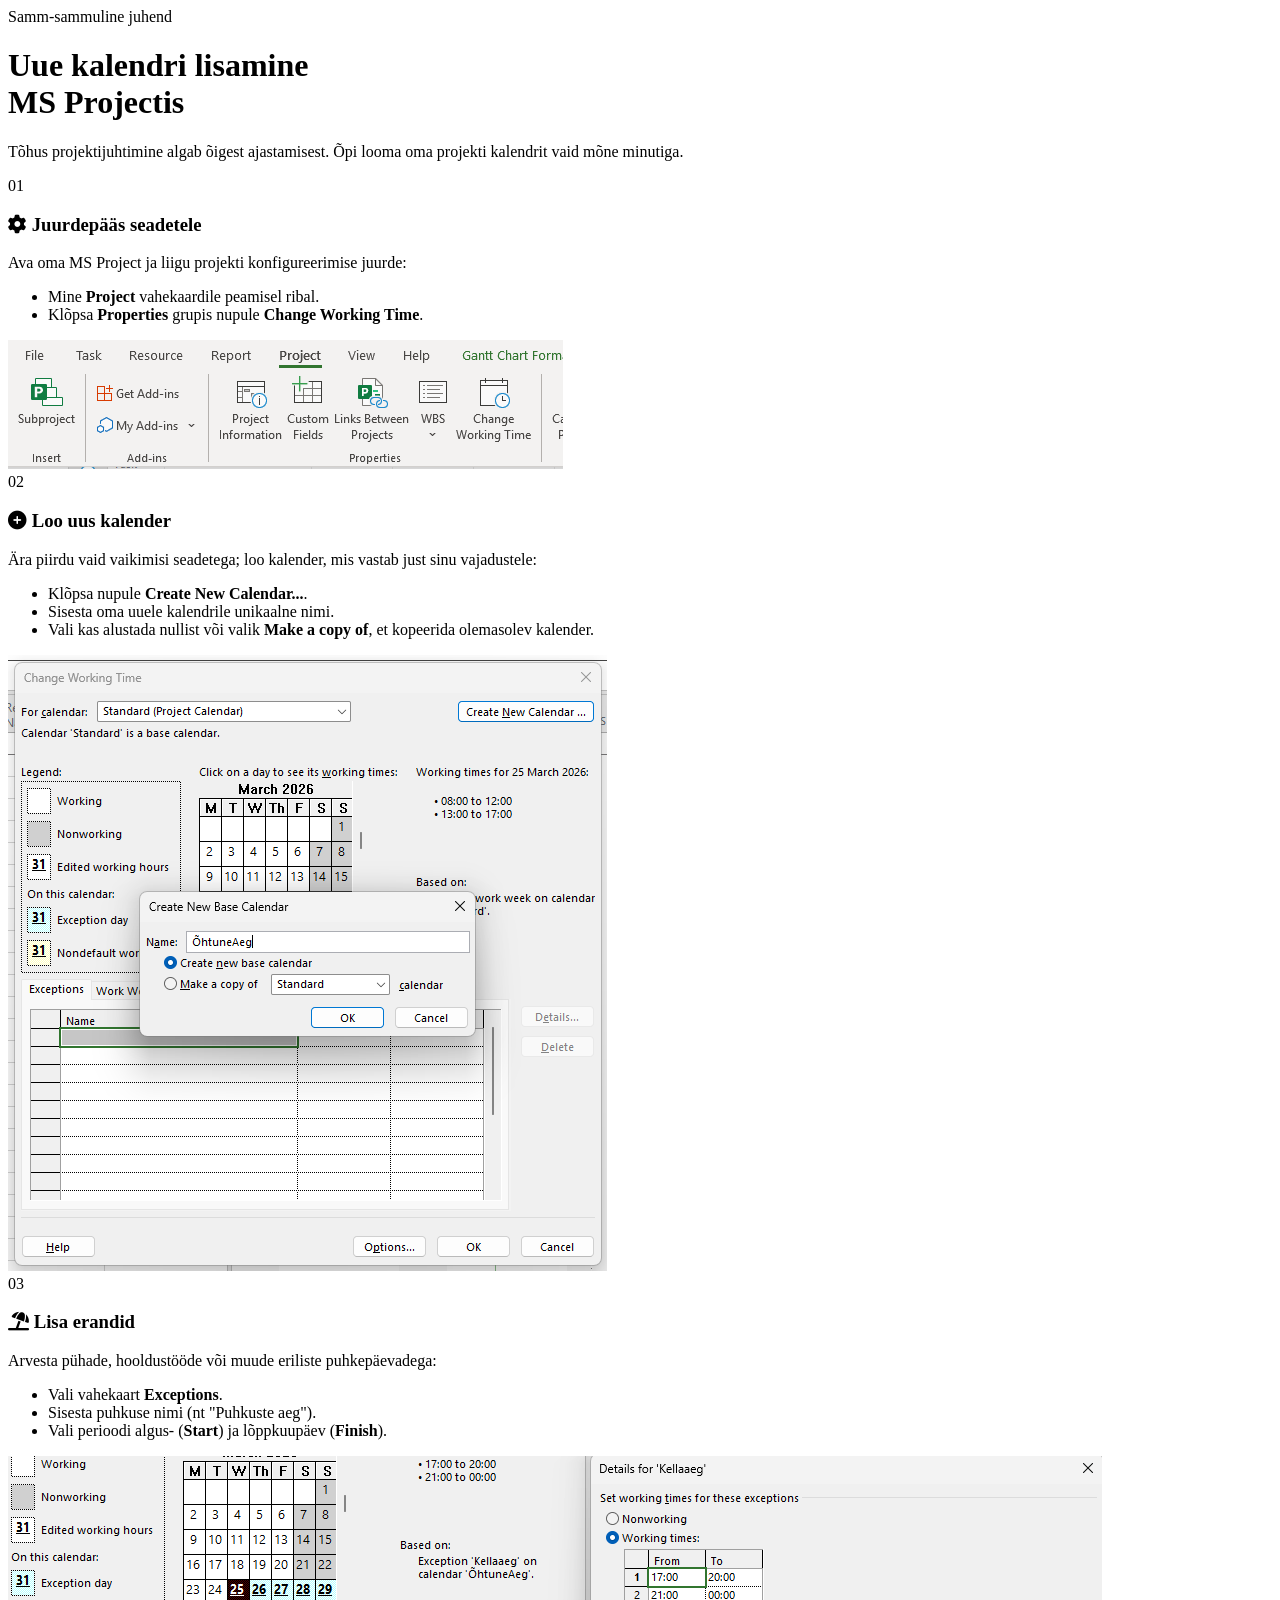
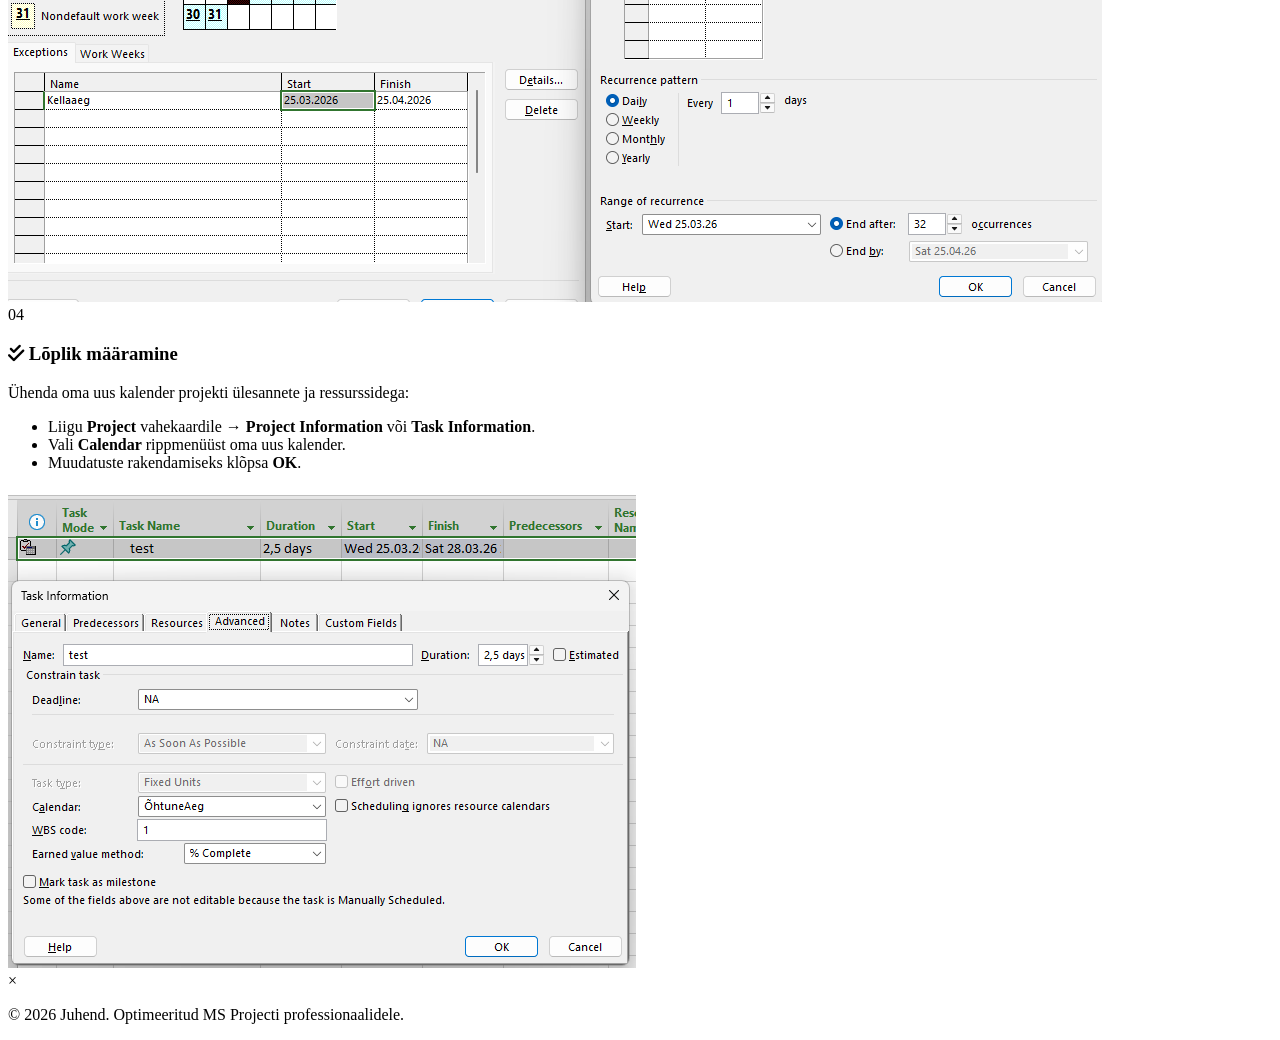
==== index.html @ a398e789 "Add index.html and images" ====
<!DOCTYPE html>
<html lang="et">

<head>
    <meta charset="UTF-8">
    <meta name="viewport" content="width=device-width, initial-scale=1.0">
    <title>Kiirjuhend: Kuidas lisada uus kalender Microsoft Projectis</title>
    <meta name="description"
        content="Põhjalik juhend Microsoft Projectis uue kalendri loomiseks, kohandamiseks ja määramiseks. Järgi neid lihtsaid samme paremaks projektijuhtimiseks.">
    <link rel="stylesheet" href="style.css">
    <!-- Font Awesome for icons -->
    <link rel="stylesheet" href="https://cdnjs.cloudflare.com/ajax/libs/font-awesome/6.4.0/css/all.min.css">
    <!-- Favicon (placeholder/standard) -->
    <link rel="icon" type="image/svg+xml"
        href="data:image/svg+xml,<svg xmlns='http://www.w3.org/2000/svg' viewBox='0 0 100 100'><text y='.9em' font-size='90'>📅</text></svg>">
</head>

<body>

    <header class="container reveal">
        <span class="hero-subtitle">Samm-sammuline juhend</span>
        <h1 id="main-title">Uue kalendri lisamine <br>MS Projectis</h1>
        <p class="hero-desc">Tõhus projektijuhtimine algab õigest ajastamisest. Õpi looma oma projekti kalendrit vaid mõne
            minutiga.</p>
    </header>

    <main class="container">
        <div class="steps-grid">
            <!-- Step 1 -->
            <article class="step-card reveal delay-1" id="step-1">
                <span class="step-number">01</span>
                <h3><i class="fa-solid fa-gear"></i> Juurdepääs seadetele</h3>
                <div class="step-content">
                    <p>Ava oma MS Project ja liigu projekti konfigureerimise juurde:</p>
                    <ul>
                        <li>Mine <b>Project</b> vahekaardile peamisel ribal.</li>
                        <li>Klõpsa <b>Properties</b> grupis nupule <b>Change Working Time</b>.</li>
                    </ul>
                    <div class="step-image">
                        <img src="1.png" alt="MS Projecti lint, mis näitab nuppu Change Working Time">
                    </div>
                </div>
            </article>

            <!-- Step 2 -->
            <article class="step-card reveal delay-2" id="step-2">
                <span class="step-number">02</span>
                <h3><i class="fa-solid fa-plus-circle"></i> Loo uus kalender</h3>
                <div class="step-content">
                    <p>Ära piirdu vaid vaikimisi seadetega; loo kalender, mis vastab just sinu vajadustele:</p>
                    <ul>
                        <li>Klõpsa nupule <b>Create New Calendar...</b>.</li>
                        <li>Sisesta oma uuele kalendrile unikaalne nimi.</li>
                        <li>Vali kas alustada nullist või valik <b>Make a copy of</b>, et kopeerida olemasolev kalender.
                        </li>
                    </ul>
                    <div class="step-image">
                        <img src="2.png" alt="Create New Base Calendar dialoog">
                    </div>
                </div>
            </article>

            <!-- Step 3 -->
            <article class="step-card reveal delay-3" id="step-3">
                <span class="step-number">03</span>
                <h3><i class="fa-solid fa-umbrella-beach"></i> Lisa erandid</h3>
                <div class="step-content">
                    <p>Arvesta pühade, hooldustööde või muude eriliste puhkepäevadega:</p>
                    <ul>
                        <li>Vali vahekaart <b>Exceptions</b>.</li>
                        <li>Sisesta puhkuse nimi (nt "Puhkuste aeg").</li>
                        <li>Vali perioodi algus- (<b>Start</b>) ja lõppkuupäev (<b>Finish</b>).</li>
                    </ul>
                    <div class="step-image">
                        <img src="3.png" alt="Exceptions ja tööaja üksikasjad">
                    </div>
                </div>
            </article>

            <!-- Step 4 -->
            <article class="step-card reveal delay-4" id="step-4">
                <span class="step-number">04</span>
                <h3><i class="fa-solid fa-check-double"></i> Lõplik määramine</h3>
                <div class="step-content">
                    <p>Ühenda oma uus kalender projekti ülesannete ja ressurssidega:</p>
                    <ul>
                        <li>Liigu <b>Project</b> vahekaardile → <b>Project Information</b> või <b>Task Information</b>.
                        </li>
                        <li>Vali <b>Calendar</b> rippmenüüst oma uus kalender.</li>
                        <li>Muudatuste rakendamiseks klõpsa <b>OK</b>.</li>
                    </ul>
                    <div class="step-image">
                        <img src="4.png" alt="Kalendri määramine Task Information dialoogis">
                    </div>
                </div>
            </article>
        </div>
    </main>

    <!-- Image Modal -->
    <div id="image-modal" class="modal">
        <span class="close">&times;</span>
        <img class="modal-content" id="img-fullscreen">
    </div>

    <footer>
        <div class="container">
            <p>&copy; 2026 Juhend. Optimeeritud MS Projecti professionaalidele.</p>
        </div>
    </footer>

    <script>
        const observer = new IntersectionObserver((entries) => {
            entries.forEach(entry => {
                if (entry.isIntersecting) {
                    entry.target.classList.add('visible');
                }
            });
        }, { threshold: 0.1 });

        document.querySelectorAll('.reveal').forEach(el => observer.observe(el));

        // Lightbox Logic
        const modal = document.getElementById('image-modal');
        const modalImg = document.getElementById('img-fullscreen');
        const closeBtn = document.querySelector('.close');

        document.querySelectorAll('.step-image img').forEach(img => {
            img.addEventListener('click', function () {
                modal.style.display = "block";
                modalImg.src = this.src;
                document.body.style.overflow = "hidden"; // Prevent scrolling
            });
        });

        const closeModal = () => {
            modal.style.display = "none";
            document.body.style.overflow = "auto";
        };

        closeBtn.onclick = closeModal;
        modal.onclick = (e) => { if (e.target === modal) closeModal(); };
    </script>
</body>

</html>
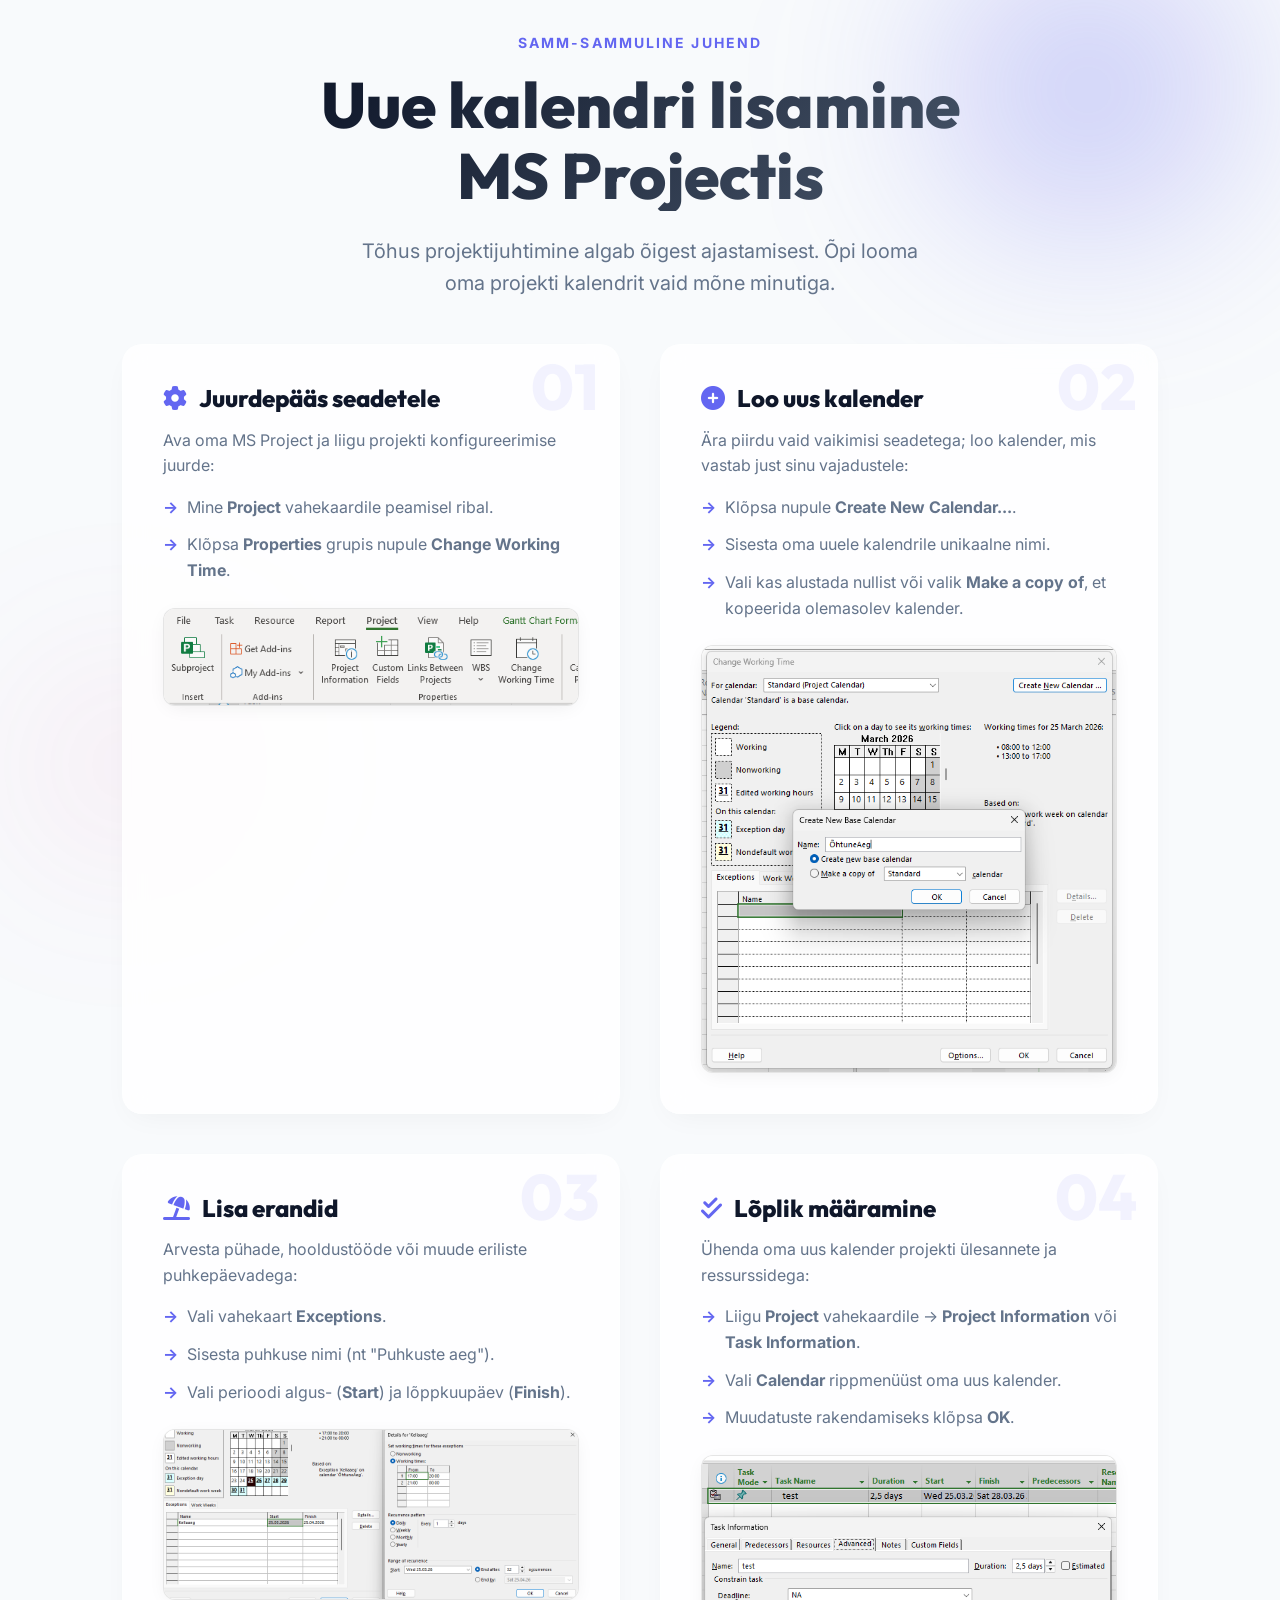
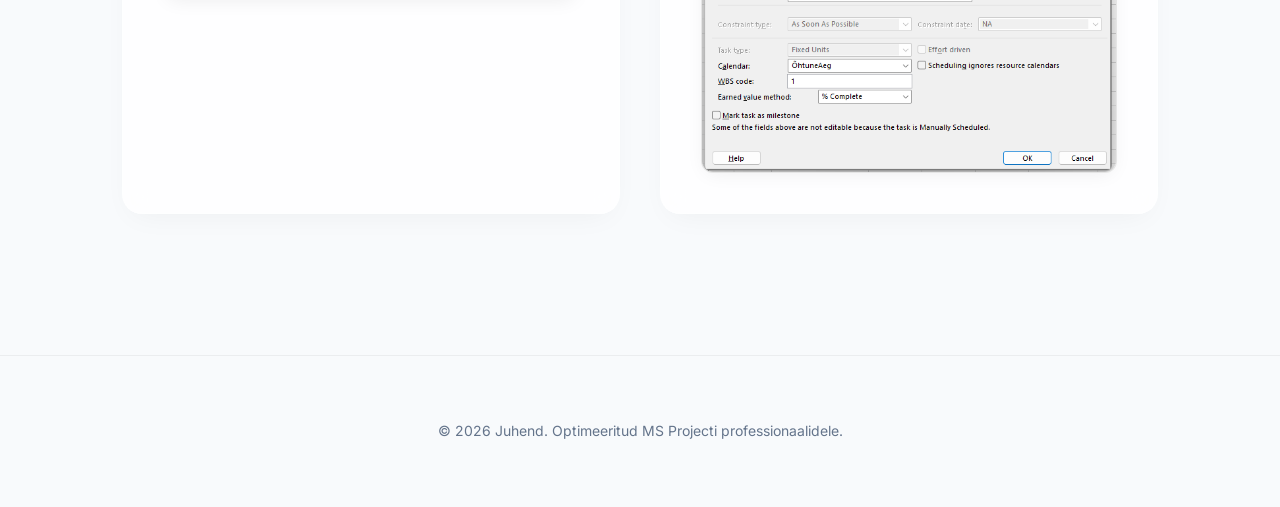
==== commit fc2afa67: "Move images into separate folder" ====
--- a/index.html
+++ b/index.html
@@ -37,7 +37,7 @@
                         <li>Klõpsa <b>Properties</b> grupis nupule <b>Change Working Time</b>.</li>
                     </ul>
                     <div class="step-image">
-                        <img src="1.png" alt="MS Projecti lint, mis näitab nuppu Change Working Time">
+                        <img src="images/1.png" alt="MS Projecti lint, mis näitab nuppu Change Working Time">
                     </div>
                 </div>
             </article>
@@ -55,7 +55,7 @@
                         </li>
                     </ul>
                     <div class="step-image">
-                        <img src="2.png" alt="Create New Base Calendar dialoog">
+                        <img src="images/2.png" alt="Create New Base Calendar dialoog">
                     </div>
                 </div>
             </article>
@@ -72,7 +72,7 @@
                         <li>Vali perioodi algus- (<b>Start</b>) ja lõppkuupäev (<b>Finish</b>).</li>
                     </ul>
                     <div class="step-image">
-                        <img src="3.png" alt="Exceptions ja tööaja üksikasjad">
+                        <img src="images/3.png" alt="Exceptions ja tööaja üksikasjad">
                     </div>
                 </div>
             </article>
@@ -90,7 +90,7 @@
                         <li>Muudatuste rakendamiseks klõpsa <b>OK</b>.</li>
                     </ul>
                     <div class="step-image">
-                        <img src="4.png" alt="Kalendri määramine Task Information dialoogis">
+                        <img src="images/4.png" alt="Kalendri määramine Task Information dialoogis">
                     </div>
                 </div>
             </article>
--- a/style.css
+++ b/style.css
@@ -0,0 +1,319 @@
+@import url('https://fonts.googleapis.com/css2?family=Inter:wght@300;400;500;600;700&family=Outfit:wght@400;600;800&display=swap');
+
+:root {
+  --primary: #6366f1;
+  --primary-glow: rgba(99, 102, 241, 0.4);
+  --secondary: #ec4899;
+  --bg: #f8fafc;
+  --text: #0f172a;
+  --text-muted: #64748b;
+  --card-bg: rgba(255, 255, 255, 0.8);
+  --card-border: rgba(255, 255, 255, 0.3);
+  --shadow: 0 10px 30px -10px rgba(0, 0, 0, 0.05);
+  --radius: 20px;
+}
+
+* {
+  margin: 0;
+  padding: 0;
+  box-sizing: border-box;
+}
+
+body {
+  display: flex;
+  flex-direction: column;
+  min-height: 100vh;
+  gap: 5vh;
+  font-family: 'Inter', sans-serif;
+  background-color: var(--bg);
+  color: var(--text);
+  line-height: 1.6;
+  overflow-x: hidden;
+}
+
+h1,
+h2,
+h3 {
+  font-family: 'Outfit', sans-serif;
+  font-weight: 800;
+  line-height: 1.1;
+}
+
+.container {
+  max-width: 1100px;
+  margin: 0 auto;
+  padding: 0 2rem;
+}
+
+/* Background Gradients */
+body::before {
+  content: '';
+  position: absolute;
+  top: -10%;
+  right: -5%;
+  width: 40%;
+  height: 40%;
+  background: radial-gradient(circle, var(--primary-glow) 0%, transparent 70%);
+  z-index: -1;
+  filter: blur(80px);
+}
+
+body::after {
+  content: '';
+  position: absolute;
+  bottom: 0;
+  left: -5%;
+  width: 30%;
+  height: 30%;
+  background: radial-gradient(circle, rgba(236, 72, 153, 0.1) 0%, transparent 70%);
+  z-index: -1;
+  filter: blur(80px);
+}
+
+/* Header & Hero */
+header {
+  padding: 4rem 0 6rem;
+  text-align: center;
+}
+
+.hero-subtitle {
+  color: var(--primary);
+  text-transform: uppercase;
+  letter-spacing: 0.15em;
+  font-weight: 700;
+  font-size: 0.875rem;
+  margin-bottom: 1rem;
+  margin-top: 2rem;
+  display: block;
+}
+
+h1 {
+  font-size: clamp(2.5rem, 5vw, 4rem);
+  margin-bottom: 1.5rem;
+  background: linear-gradient(135deg, var(--text) 0%, #475569 100%);
+  -webkit-background-clip: text;
+  background-clip: text;
+  -webkit-text-fill-color: transparent;
+}
+
+.hero-desc {
+  font-size: 1.25rem;
+  color: var(--text-muted);
+  max-width: 600px;
+  margin: 0 auto;
+}
+
+/* Steps Grid */
+.steps-grid {
+  display: grid;
+  gap: 2.5rem;
+  grid-template-columns: repeat(auto-fit, minmax(320px, 1fr));
+  padding-bottom: 6rem;
+}
+
+.step-card {
+  background: var(--card-bg);
+  backdrop-filter: blur(12px);
+  -webkit-backdrop-filter: blur(12px);
+  border: 1px solid var(--card-border);
+  border-radius: var(--radius);
+  padding: 2.5rem;
+  box-shadow: var(--shadow);
+  transition: all 0.4s cubic-bezier(0.23, 1, 0.32, 1);
+  position: relative;
+  overflow: hidden;
+  display: flex;
+  flex-direction: column;
+}
+
+.step-card:hover {
+  transform: translateY(-8px);
+  box-shadow: 0 20px 40px -15px rgba(0, 0, 0, 0.1);
+  border-color: var(--primary-glow);
+}
+
+.step-number {
+  font-family: 'Outfit', sans-serif;
+  font-size: 4rem;
+  font-weight: 800;
+  color: rgba(99, 102, 241, 0.08);
+  position: absolute;
+  top: 10px;
+  right: 20px;
+  line-height: 1;
+}
+
+.step-card h3 {
+  font-size: 1.5rem;
+  margin-bottom: 1rem;
+  color: var(--text);
+  display: flex;
+  align-items: center;
+  gap: 0.75rem;
+}
+
+.step-card h3 i {
+  color: var(--primary);
+}
+
+.step-content {
+  color: var(--text-muted);
+  font-size: 1rem;
+  flex-grow: 1;
+}
+
+.step-image {
+  margin-top: 1.5rem;
+  border-radius: 12px;
+  overflow: hidden;
+  border: 1px solid rgba(0, 0, 0, 0.1);
+  box-shadow: 0 4px 20px -5px rgba(0, 0, 0, 0.08);
+  transition: transform 0.4s ease;
+  background: white;
+}
+
+.step-image:hover {
+  transform: scale(1.02);
+  box-shadow: 0 10px 30px -10px rgba(0, 0, 0, 0.15);
+}
+
+.step-image img {
+  width: 100%;
+  height: auto;
+  display: block;
+  cursor: zoom-in;
+}
+
+.step-content ul {
+  list-style: none;
+  margin-top: 1rem;
+}
+
+.step-content li {
+  position: relative;
+  padding-left: 1.5rem;
+  margin-bottom: 0.75rem;
+}
+
+.step-content li::before {
+  content: '→';
+  position: absolute;
+  left: 0;
+  color: var(--primary);
+  font-weight: 700;
+}
+
+/* Footer */
+footer {
+  text-align: center;
+  padding: 4rem 0;
+  border-top: 1px solid rgba(0, 0, 0, 0.05);
+  color: var(--text-muted);
+  font-size: 0.875rem;
+}
+
+/* Animations */
+.reveal {
+  opacity: 0;
+  transform: translateY(30px);
+  transition: all 0.8s ease-out;
+}
+
+.reveal.visible {
+  opacity: 1;
+  transform: translateY(0);
+}
+
+.delay-1 {
+  animation-delay: 0.1s;
+}
+
+.delay-2 {
+  animation-delay: 0.2s;
+}
+
+.delay-3 {
+  animation-delay: 0.3s;
+}
+
+.delay-4 {
+  animation-delay: 0.4s;
+}
+
+.delay-5 {
+  animation-delay: 0.5s;
+}
+
+/* Mobile Optimization */
+@media (max-width: 768px) {
+  header {
+    padding: 3rem 0;
+  }
+
+  .steps-grid {
+    grid-template-columns: 1fr;
+  }
+
+  .step-card {
+    padding: 1.5rem;
+  }
+}
+
+/* Lightbox Modal */
+.modal {
+  display: none;
+  position: fixed;
+  z-index: 1000;
+  padding-top: 50px;
+  left: 0;
+  top: 0;
+  width: 100%;
+  height: 100%;
+  overflow: auto;
+  background-color: rgba(2, 6, 23, 0.95);
+  backdrop-filter: blur(8px);
+  -webkit-backdrop-filter: blur(8px);
+  cursor: pointer;
+}
+
+.modal-content {
+  margin: auto;
+  display: block;
+  max-width: 90%;
+  max-height: 85vh;
+  border-radius: 12px;
+  box-shadow: 0 20px 50px rgba(0, 0, 0, 0.5);
+  transform: scale(0.9);
+  animation: modalZoom 0.3s cubic-bezier(0.23, 1, 0.32, 1) forwards;
+}
+
+@keyframes modalZoom {
+  to {
+    transform: scale(1);
+  }
+}
+
+.close {
+  position: absolute;
+  top: 25px;
+  right: 35px;
+  color: white;
+  font-size: 40px;
+  font-weight: 800;
+  cursor: pointer;
+  transition: 0.3s;
+  z-index: 1001;
+  line-height: 1;
+}
+
+.close:hover {
+  color: var(--primary);
+  transform: rotate(90deg);
+}
+
+@media (max-width: 768px) {
+  .modal-content {
+    max-width: 95%;
+    margin-top: 20%;
+  }
+}
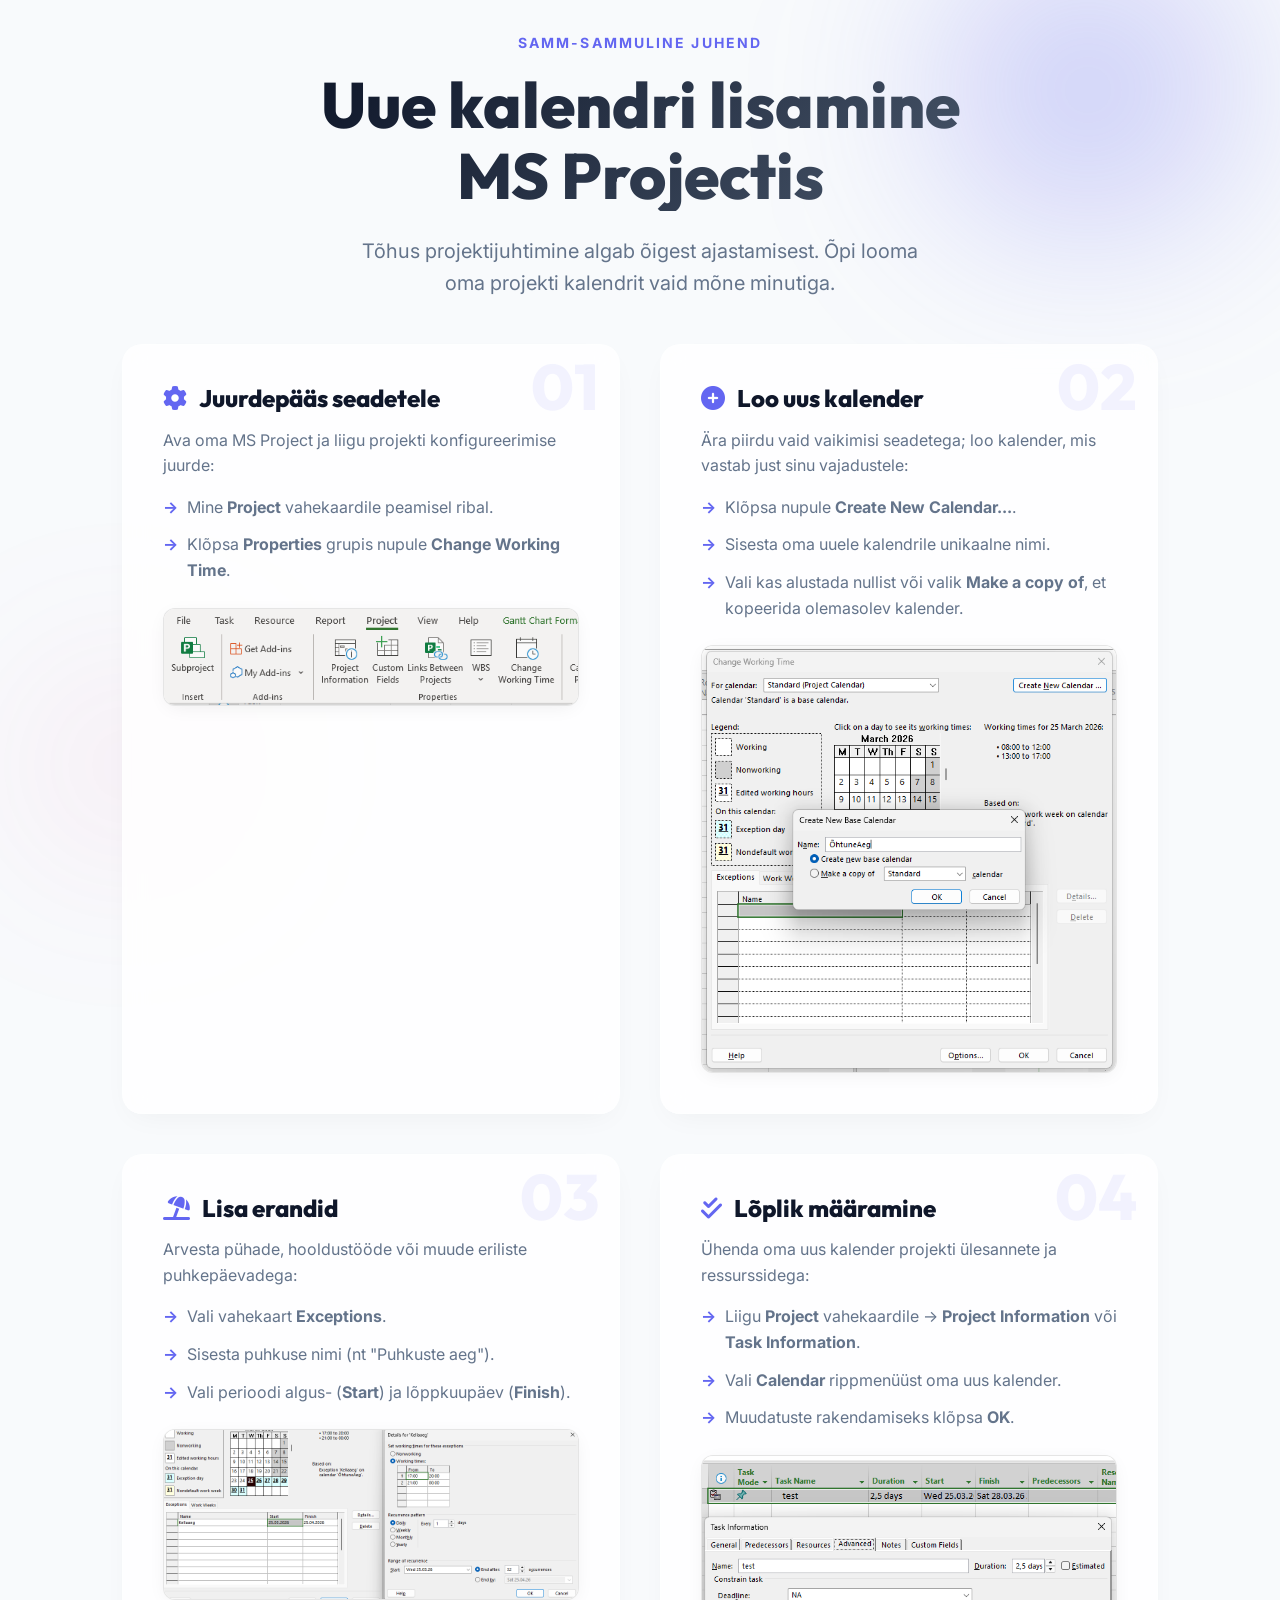
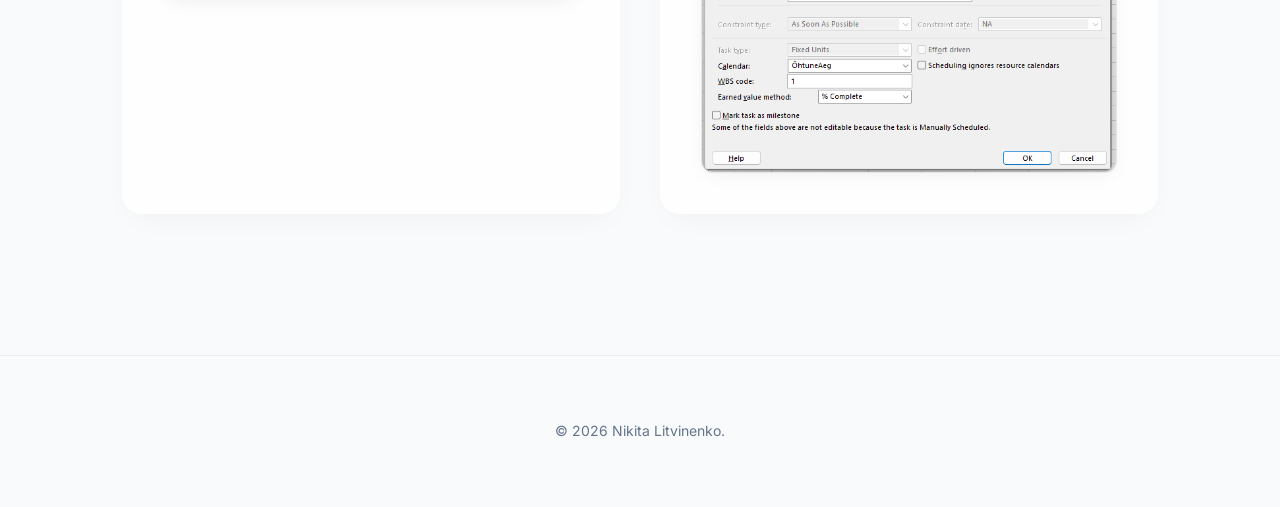
==== commit 2e5281cf: "Update footer" ====
--- a/index.html
+++ b/index.html
@@ -20,7 +20,8 @@
     <header class="container reveal">
         <span class="hero-subtitle">Samm-sammuline juhend</span>
         <h1 id="main-title">Uue kalendri lisamine <br>MS Projectis</h1>
-        <p class="hero-desc">Tõhus projektijuhtimine algab õigest ajastamisest. Õpi looma oma projekti kalendrit vaid mõne
+        <p class="hero-desc">Tõhus projektijuhtimine algab õigest ajastamisest. Õpi looma oma projekti kalendrit vaid
+            mõne
             minutiga.</p>
     </header>
 
@@ -105,7 +106,7 @@
 
     <footer>
         <div class="container">
-            <p>&copy; 2026 Juhend. Optimeeritud MS Projecti professionaalidele.</p>
+            <p>© 2026 Nikita Litvinenko.</p>
         </div>
     </footer>
 
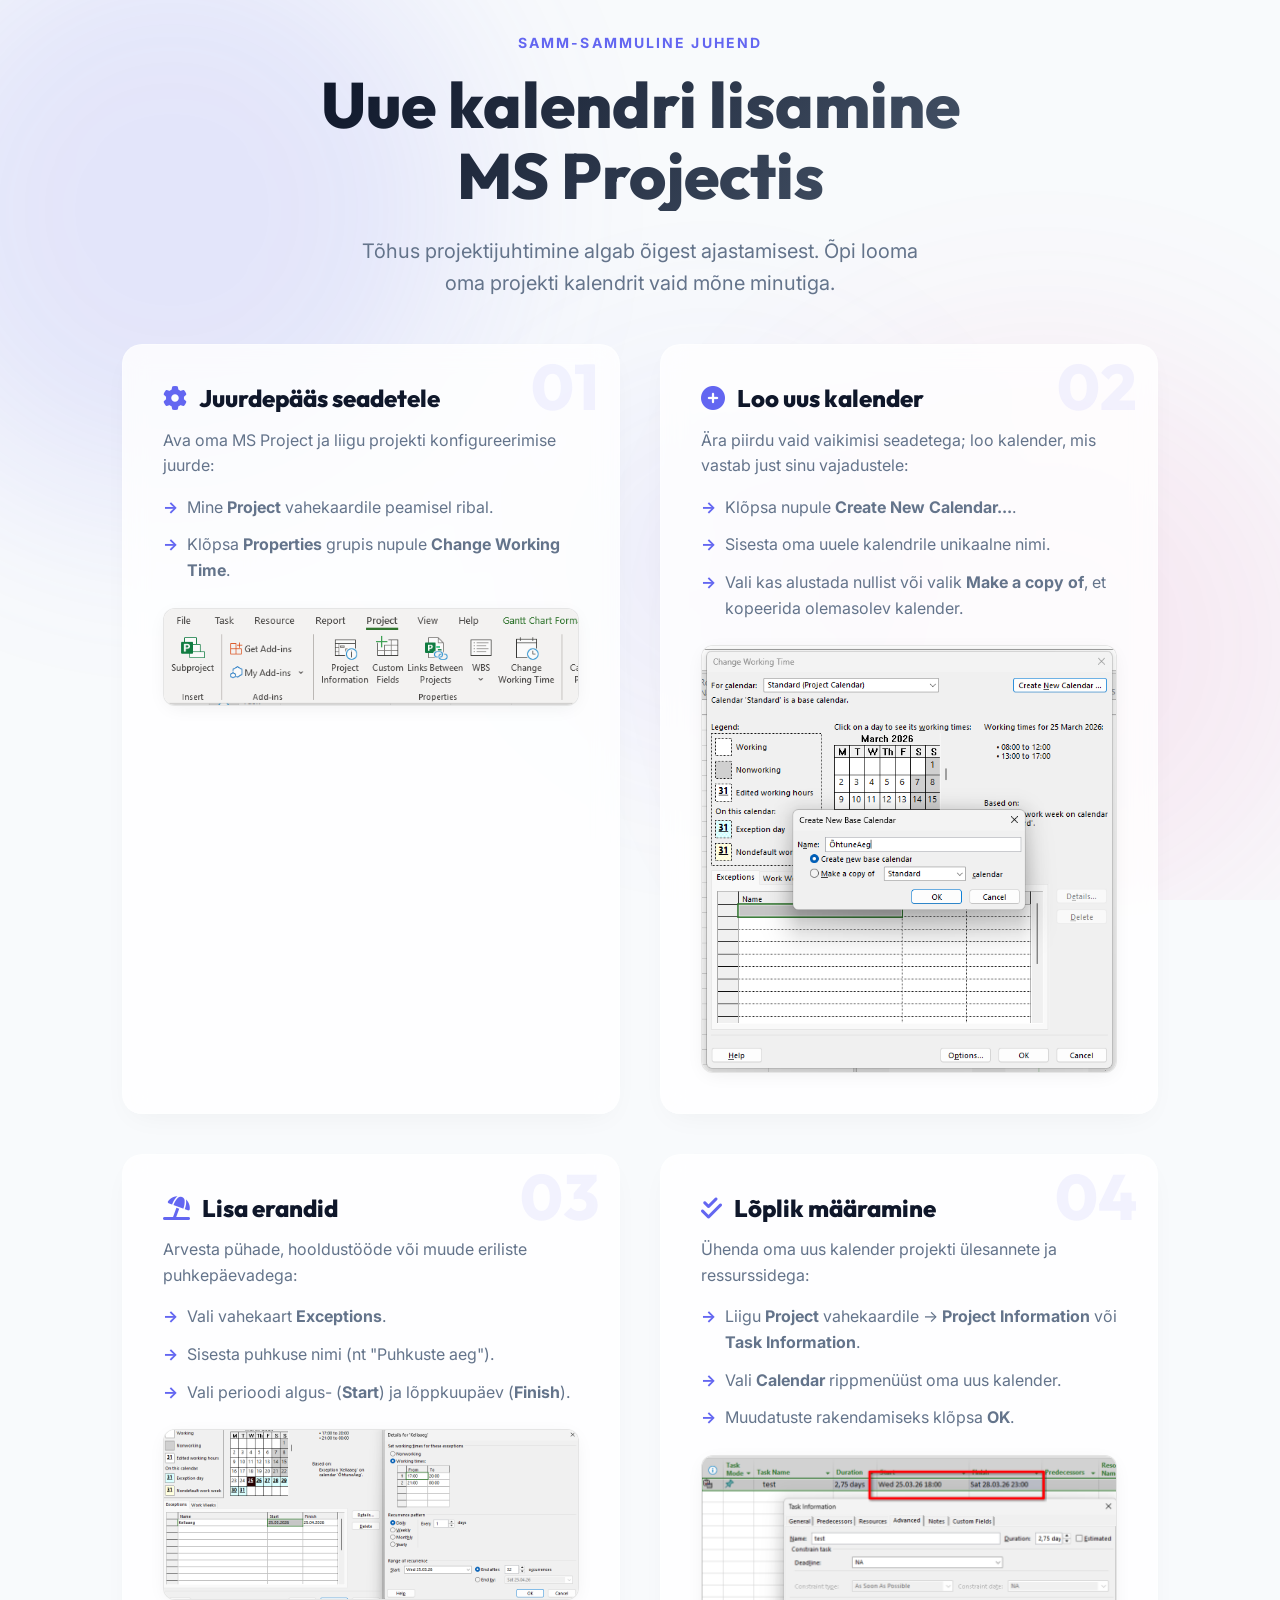
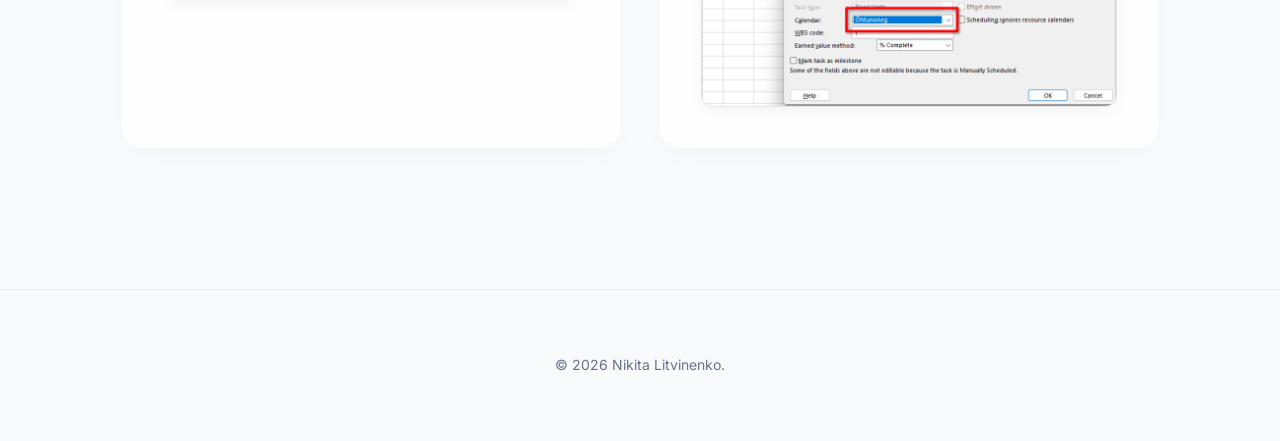
==== commit f6e835a5: "Add background blobs" ====
--- a/index.html
+++ b/index.html
@@ -16,6 +16,11 @@
 </head>
 
 <body>
+    <div class="bg-blobs">
+        <div class="blob blob-1"></div>
+        <div class="blob blob-2"></div>
+        <div class="blob blob-3"></div>
+    </div>
 
     <header class="container reveal">
         <span class="hero-subtitle">Samm-sammuline juhend</span>
--- a/style.css
+++ b/style.css
@@ -45,29 +45,58 @@
   padding: 0 2rem;
 }
 
-/* Background Gradients */
-body::before {
-  content: '';
+/* Background Blobs */
+.bg-blobs {
+  position: fixed;
+  top: 0;
+  left: 0;
+  width: 100%;
+  height: 100%;
+  z-index: -2;
+  overflow: hidden;
+  pointer-events: none;
+}
+
+.blob {
   position: absolute;
+  width: 600px;
+  height: 600px;
+  background: var(--primary-glow);
+  filter: blur(100px);
+  border-radius: 50%;
+  opacity: 0.35;
+  animation: floatBlobs 25s infinite alternate ease-in-out;
+}
+
+.blob-1 {
   top: -10%;
+  left: -10%;
+  background: rgba(99, 102, 241, 0.4);
+}
+
+.blob-2 {
+  bottom: -5%;
   right: -5%;
-  width: 40%;
-  height: 40%;
-  background: radial-gradient(circle, var(--primary-glow) 0%, transparent 70%);
-  z-index: -1;
-  filter: blur(80px);
-}
-
-body::after {
-  content: '';
-  position: absolute;
-  bottom: 0;
-  left: -5%;
-  width: 30%;
-  height: 30%;
-  background: radial-gradient(circle, rgba(236, 72, 153, 0.1) 0%, transparent 70%);
-  z-index: -1;
-  filter: blur(80px);
+  background: rgba(236, 72, 153, 0.25);
+  animation-duration: 35s;
+  animation-delay: -7s;
+}
+
+.blob-3 {
+  top: 40%;
+  left: 40%;
+  width: 400px;
+  height: 400px;
+  background: rgba(99, 102, 241, 0.2);
+  animation-duration: 45s;
+  animation-delay: -15s;
+}
+
+@keyframes floatBlobs {
+  0% { transform: translate(0, 0) rotate(0deg) scale(1); }
+  33% { transform: translate(10vw, 5vh) rotate(120deg) scale(1.1); }
+  66% { transform: translate(-5vw, 15vh) rotate(240deg) scale(0.9); }
+  100% { transform: translate(0, 0) rotate(360deg) scale(1); }
 }
 
 /* Header & Hero */
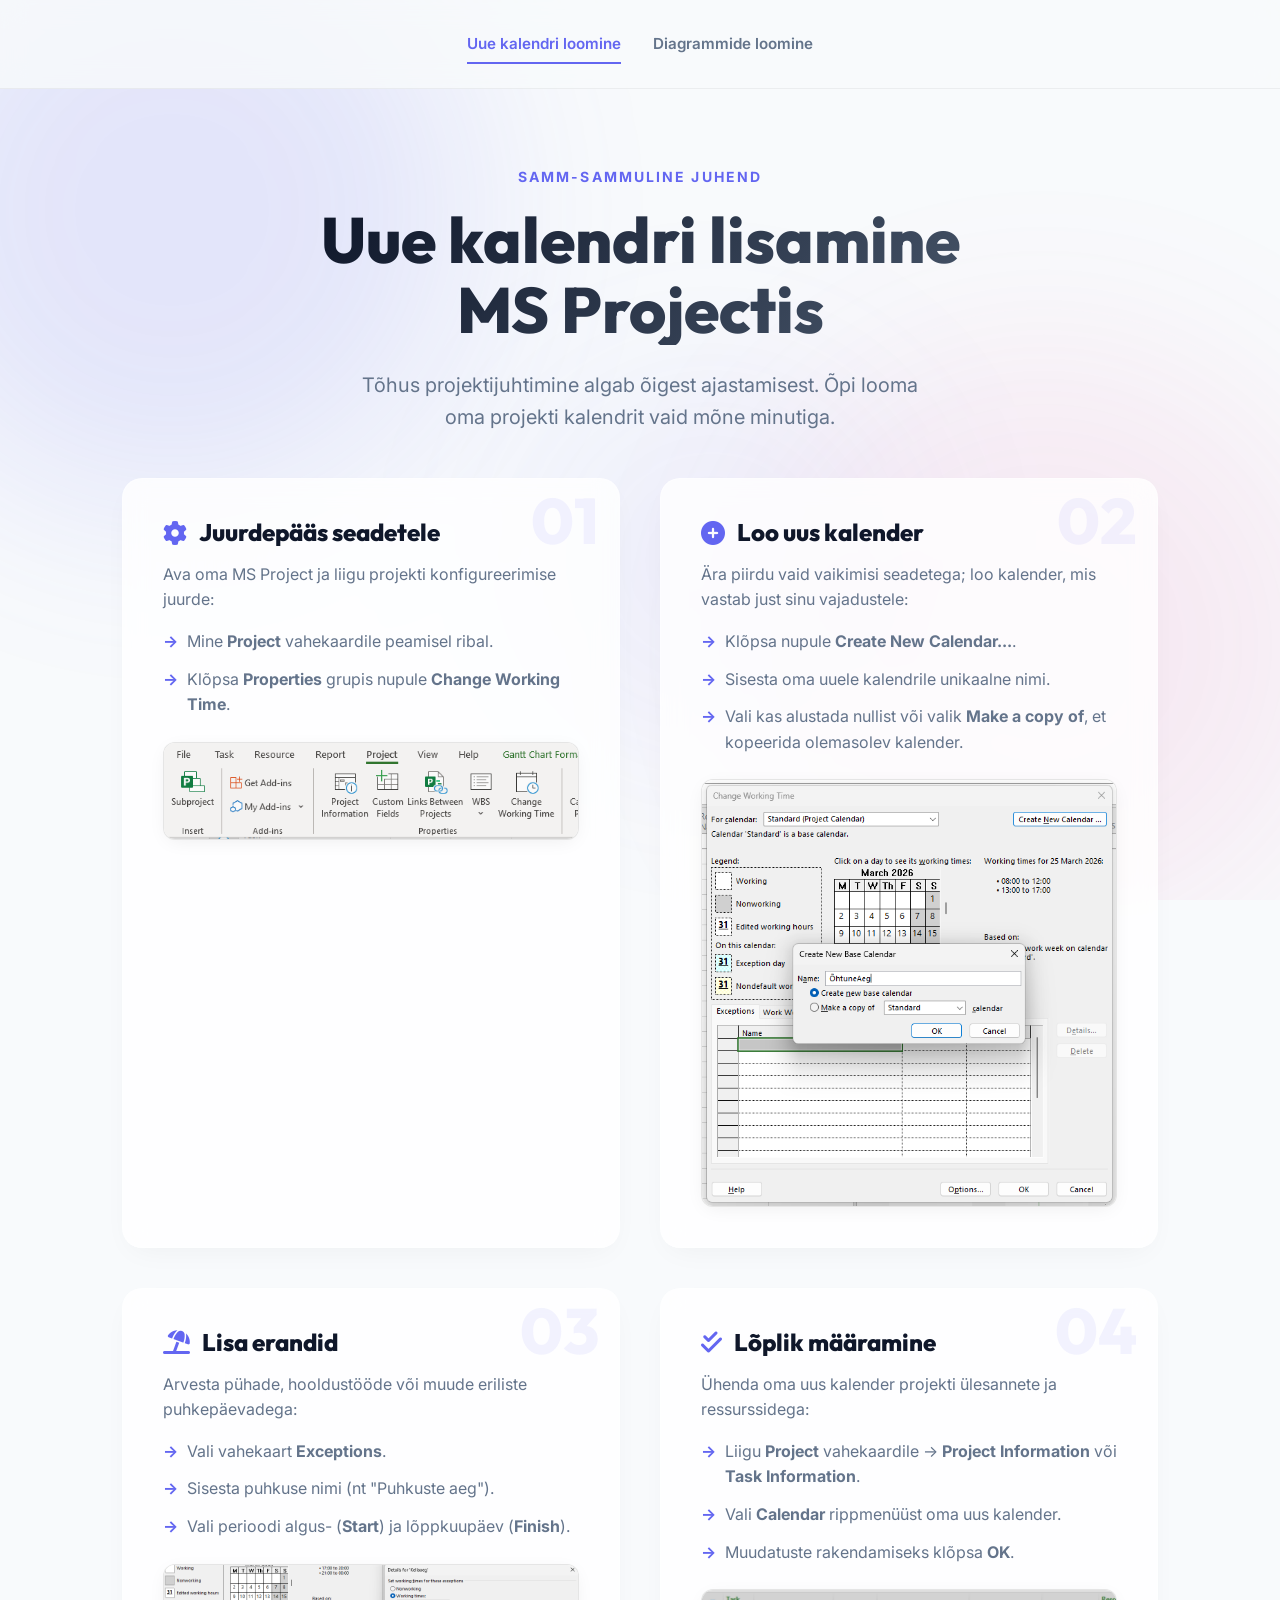
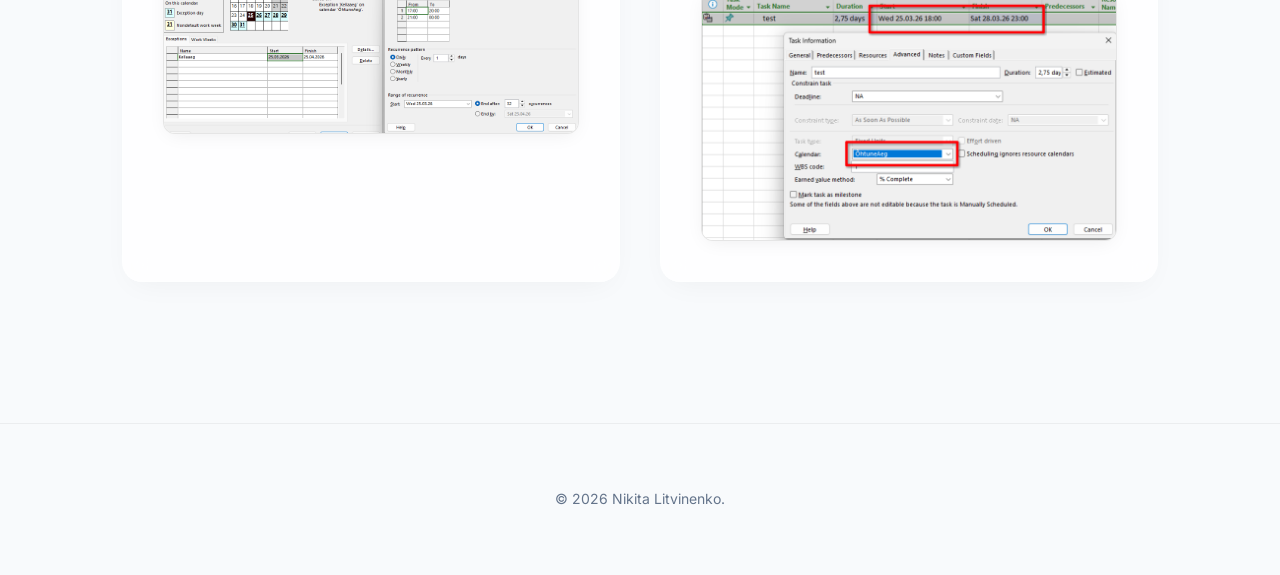
==== commit 191f9c13: "Update menu" ====
--- a/index.html
+++ b/index.html
@@ -21,6 +21,13 @@
         <div class="blob blob-2"></div>
         <div class="blob blob-3"></div>
     </div>
+
+    <nav>
+        <div class="container">
+            <a href="index.html" class="active">Uue kalendri loomine</a>
+            <a href="diagramm.html">Diagrammide loomine</a>
+        </div>
+    </nav>
 
     <header class="container reveal">
         <span class="hero-subtitle">Samm-sammuline juhend</span>
--- a/style.css
+++ b/style.css
@@ -130,6 +130,65 @@
   color: var(--text-muted);
   max-width: 600px;
   margin: 0 auto;
+}
+
+/* Navigation */
+nav {
+  position: sticky;
+  top: 0;
+  width: 100%;
+  z-index: 100;
+  padding: 1.5rem 0;
+  background: rgba(248, 250, 252, 0.8);
+  backdrop-filter: blur(12px);
+  -webkit-backdrop-filter: blur(12px);
+  border-bottom: 1px solid rgba(0, 0, 0, 0.05);
+}
+
+nav .container {
+  display: flex;
+  justify-content: center;
+  align-items: center;
+  gap: 2rem;
+}
+
+nav a {
+  text-decoration: none;
+  color: var(--text-muted);
+  font-weight: 600;
+  font-size: 0.95rem;
+  transition: all 0.3s ease;
+  position: relative;
+  padding: 0.5rem 0;
+}
+
+nav a:hover,
+nav a.active {
+  color: var(--primary);
+}
+
+nav a::after {
+  content: '';
+  position: absolute;
+  bottom: 0;
+  left: 0;
+  width: 0;
+  height: 2px;
+  background: var(--primary);
+  transition: width 0.3s ease;
+}
+
+nav a:hover::after,
+nav a.active::after {
+  width: 100%;
+}
+
+@media (max-width: 768px) {
+  nav .container {
+    gap: 1rem;
+    flex-direction: column;
+    padding: 1rem;
+  }
 }
 
 /* Steps Grid */
@@ -211,6 +270,23 @@
   height: auto;
   display: block;
   cursor: zoom-in;
+}
+
+.image-row {
+  display: flex;
+  gap: 1rem;
+  margin-top: 1.5rem;
+}
+
+.image-row .step-image {
+  margin-top: 0;
+  flex: 1;
+}
+
+@media (max-width: 640px) {
+  .image-row {
+    flex-direction: column;
+  }
 }
 
 .step-content ul {
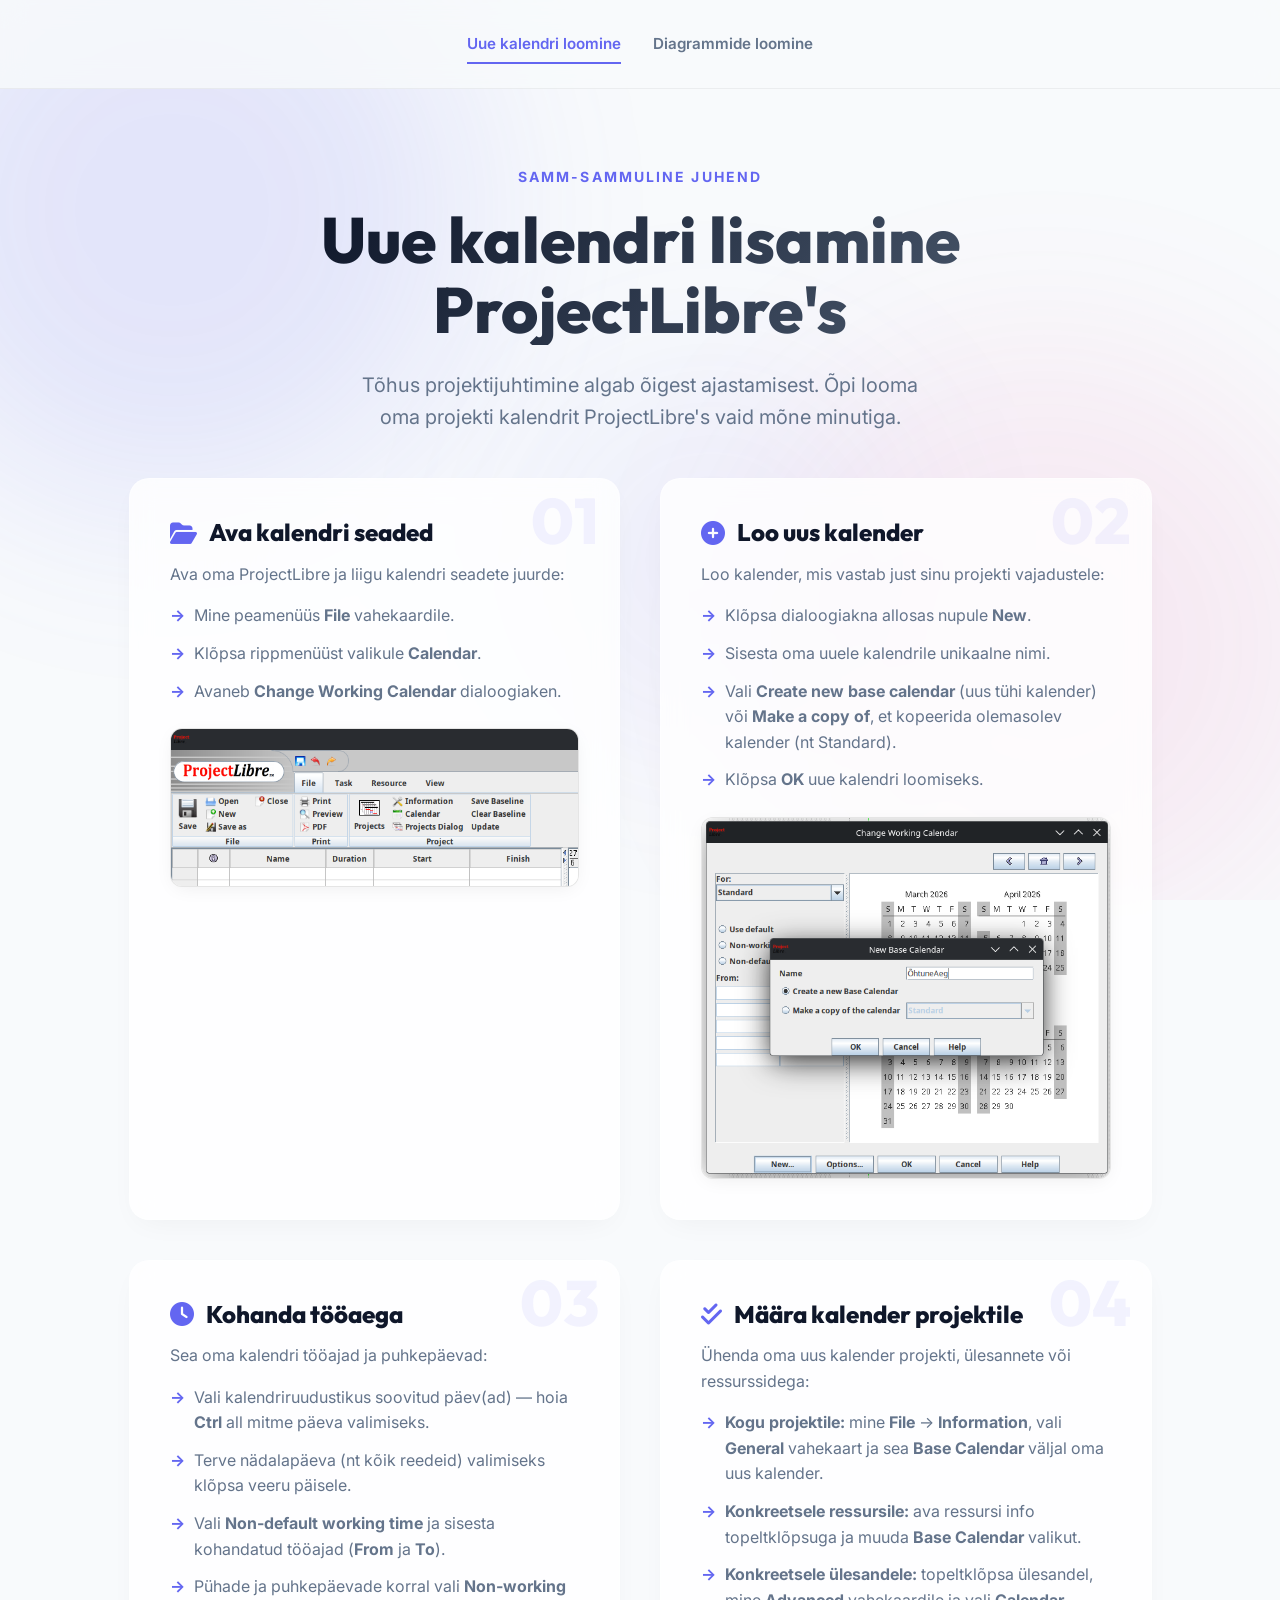
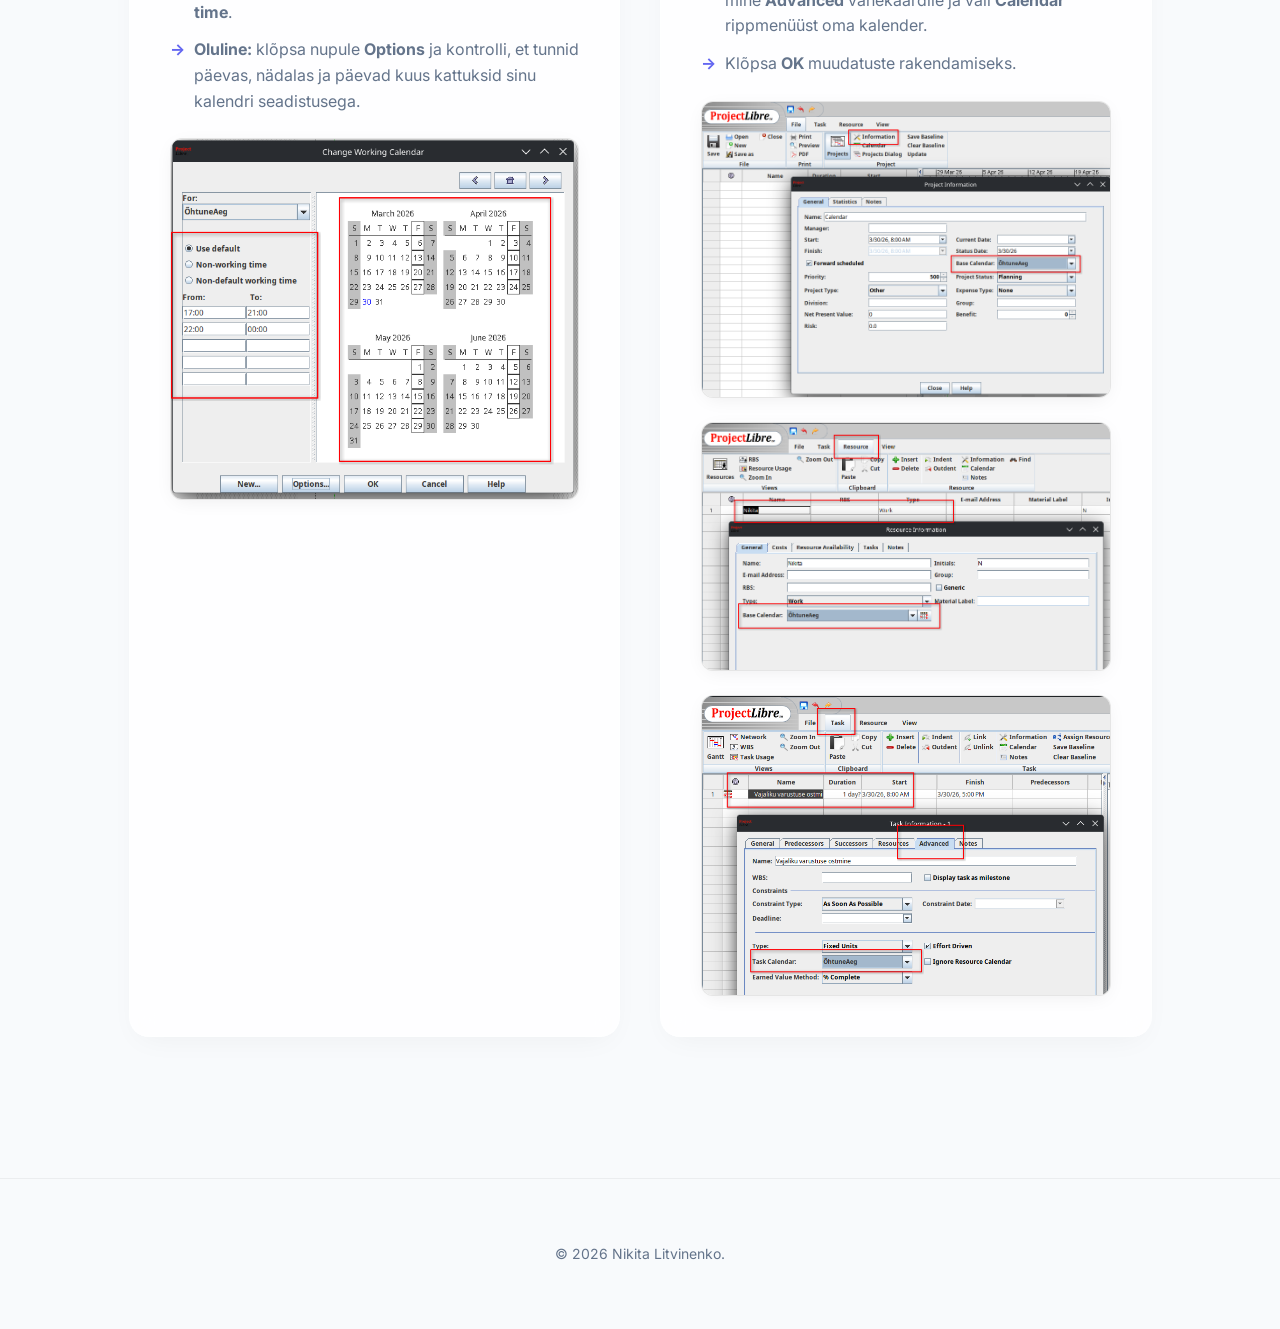
==== commit b7269e53: "Update index.html" ====
--- a/index.html
+++ b/index.html
@@ -4,9 +4,9 @@
 <head>
     <meta charset="UTF-8">
     <meta name="viewport" content="width=device-width, initial-scale=1.0">
-    <title>Kiirjuhend: Kuidas lisada uus kalender Microsoft Projectis</title>
+    <title>Kiirjuhend: Kuidas lisada uus kalender ProjectLibre's</title>
     <meta name="description"
-        content="Põhjalik juhend Microsoft Projectis uue kalendri loomiseks, kohandamiseks ja määramiseks. Järgi neid lihtsaid samme paremaks projektijuhtimiseks.">
+        content="Põhjalik juhend ProjectLibre's uue kalendri loomiseks, kohandamiseks ja määramiseks. Järgi neid lihtsaid samme paremaks projektijuhtimiseks.">
     <link rel="stylesheet" href="style.css">
     <!-- Font Awesome for icons -->
     <link rel="stylesheet" href="https://cdnjs.cloudflare.com/ajax/libs/font-awesome/6.4.0/css/all.min.css">
@@ -31,10 +31,9 @@
 
     <header class="container reveal">
         <span class="hero-subtitle">Samm-sammuline juhend</span>
-        <h1 id="main-title">Uue kalendri lisamine <br>MS Projectis</h1>
-        <p class="hero-desc">Tõhus projektijuhtimine algab õigest ajastamisest. Õpi looma oma projekti kalendrit vaid
-            mõne
-            minutiga.</p>
+        <h1 id="main-title">Uue kalendri lisamine <br>ProjectLibre's</h1>
+        <p class="hero-desc">Tõhus projektijuhtimine algab õigest ajastamisest. Õpi looma oma projekti kalendrit
+            ProjectLibre's vaid mõne minutiga.</p>
     </header>
 
     <main class="container">
@@ -42,15 +41,17 @@
             <!-- Step 1 -->
             <article class="step-card reveal delay-1" id="step-1">
                 <span class="step-number">01</span>
-                <h3><i class="fa-solid fa-gear"></i> Juurdepääs seadetele</h3>
+                <h3><i class="fa-solid fa-folder-open"></i> Ava kalendri seaded</h3>
                 <div class="step-content">
-                    <p>Ava oma MS Project ja liigu projekti konfigureerimise juurde:</p>
+                    <p>Ava oma ProjectLibre ja liigu kalendri seadete juurde:</p>
                     <ul>
-                        <li>Mine <b>Project</b> vahekaardile peamisel ribal.</li>
-                        <li>Klõpsa <b>Properties</b> grupis nupule <b>Change Working Time</b>.</li>
+                        <li>Mine peamenüüs <b>File</b> vahekaardile.</li>
+                        <li>Klõpsa rippmenüüst valikule <b>Calendar</b>.</li>
+                        <li>Avaneb <b>Change Working Calendar</b> dialoogiaken.</li>
                     </ul>
+
                     <div class="step-image">
-                        <img src="images/1.png" alt="MS Projecti lint, mis näitab nuppu Change Working Time">
+                        <img src="images/1.png">
                     </div>
                 </div>
             </article>
@@ -60,15 +61,17 @@
                 <span class="step-number">02</span>
                 <h3><i class="fa-solid fa-plus-circle"></i> Loo uus kalender</h3>
                 <div class="step-content">
-                    <p>Ära piirdu vaid vaikimisi seadetega; loo kalender, mis vastab just sinu vajadustele:</p>
+                    <p>Loo kalender, mis vastab just sinu projekti vajadustele:</p>
                     <ul>
-                        <li>Klõpsa nupule <b>Create New Calendar...</b>.</li>
+                        <li>Klõpsa dialoogiakna allosas nupule <b>New</b>.</li>
                         <li>Sisesta oma uuele kalendrile unikaalne nimi.</li>
-                        <li>Vali kas alustada nullist või valik <b>Make a copy of</b>, et kopeerida olemasolev kalender.
-                        </li>
+                        <li>Vali <b>Create new base calendar</b> (uus tühi kalender) või <b>Make a copy of</b>, et
+                            kopeerida olemasolev kalender (nt Standard).</li>
+                        <li>Klõpsa <b>OK</b> uue kalendri loomiseks.</li>
                     </ul>
+
                     <div class="step-image">
-                        <img src="images/2.png" alt="Create New Base Calendar dialoog">
+                        <img src="images/2.png">
                     </div>
                 </div>
             </article>
@@ -76,16 +79,22 @@
             <!-- Step 3 -->
             <article class="step-card reveal delay-3" id="step-3">
                 <span class="step-number">03</span>
-                <h3><i class="fa-solid fa-umbrella-beach"></i> Lisa erandid</h3>
+                <h3><i class="fa-solid fa-clock"></i> Kohanda tööaega</h3>
                 <div class="step-content">
-                    <p>Arvesta pühade, hooldustööde või muude eriliste puhkepäevadega:</p>
+                    <p>Sea oma kalendri tööajad ja puhkepäevad:</p>
                     <ul>
-                        <li>Vali vahekaart <b>Exceptions</b>.</li>
-                        <li>Sisesta puhkuse nimi (nt "Puhkuste aeg").</li>
-                        <li>Vali perioodi algus- (<b>Start</b>) ja lõppkuupäev (<b>Finish</b>).</li>
+                        <li>Vali kalendriruudustikus soovitud päev(ad) — hoia <b>Ctrl</b> all mitme päeva
+                            valimiseks.</li>
+                        <li>Terve nädalapäeva (nt kõik reedeid) valimiseks klõpsa veeru päisele.</li>
+                        <li>Vali <b>Non-default working time</b> ja sisesta kohandatud tööajad (<b>From</b> ja
+                            <b>To</b>).</li>
+                        <li>Pühade ja puhkepäevade korral vali <b>Non-working time</b>.</li>
+                        <li><b>Oluline:</b> klõpsa nupule <b>Options</b> ja kontrolli, et tunnid päevas,
+                            nädalas ja päevad kuus kattuksid sinu kalendri seadistusega.</li>
                     </ul>
+
                     <div class="step-image">
-                        <img src="images/3.png" alt="Exceptions ja tööaja üksikasjad">
+                        <img src="images/3.png">
                     </div>
                 </div>
             </article>
@@ -93,17 +102,29 @@
             <!-- Step 4 -->
             <article class="step-card reveal delay-4" id="step-4">
                 <span class="step-number">04</span>
-                <h3><i class="fa-solid fa-check-double"></i> Lõplik määramine</h3>
+                <h3><i class="fa-solid fa-check-double"></i> Määra kalender projektile</h3>
                 <div class="step-content">
-                    <p>Ühenda oma uus kalender projekti ülesannete ja ressurssidega:</p>
+                    <p>Ühenda oma uus kalender projekti, ülesannete või ressurssidega:</p>
                     <ul>
-                        <li>Liigu <b>Project</b> vahekaardile → <b>Project Information</b> või <b>Task Information</b>.
-                        </li>
-                        <li>Vali <b>Calendar</b> rippmenüüst oma uus kalender.</li>
-                        <li>Muudatuste rakendamiseks klõpsa <b>OK</b>.</li>
+                        <li><b>Kogu projektile:</b> mine <b>File</b> → <b>Information</b>, vali <b>General</b>
+                            vahekaart ja sea <b>Base Calendar</b> väljal oma uus kalender.</li>
+                        <li><b>Konkreetsele ressursile:</b> ava ressursi info topeltklõpsuga ja muuda <b>Base
+                                Calendar</b> valikut.</li>
+                        <li><b>Konkreetsele ülesandele:</b> topeltklõpsa ülesandel, mine <b>Advanced</b> vahekaardile
+                            ja vali <b>Calendar</b> rippmenüüst oma kalender.</li>
+                        <li>Klõpsa <b>OK</b> muudatuste rakendamiseks.</li>
                     </ul>
+
                     <div class="step-image">
-                        <img src="images/4.png" alt="Kalendri määramine Task Information dialoogis">
+                        <img src="images/4.png">
+                    </div>                    
+                    
+                    <div class="step-image">
+                        <img src="images/5.png">
+                    </div>                    
+                    
+                    <div class="step-image">
+                        <img src="images/6.png">
                     </div>
                 </div>
             </article>
